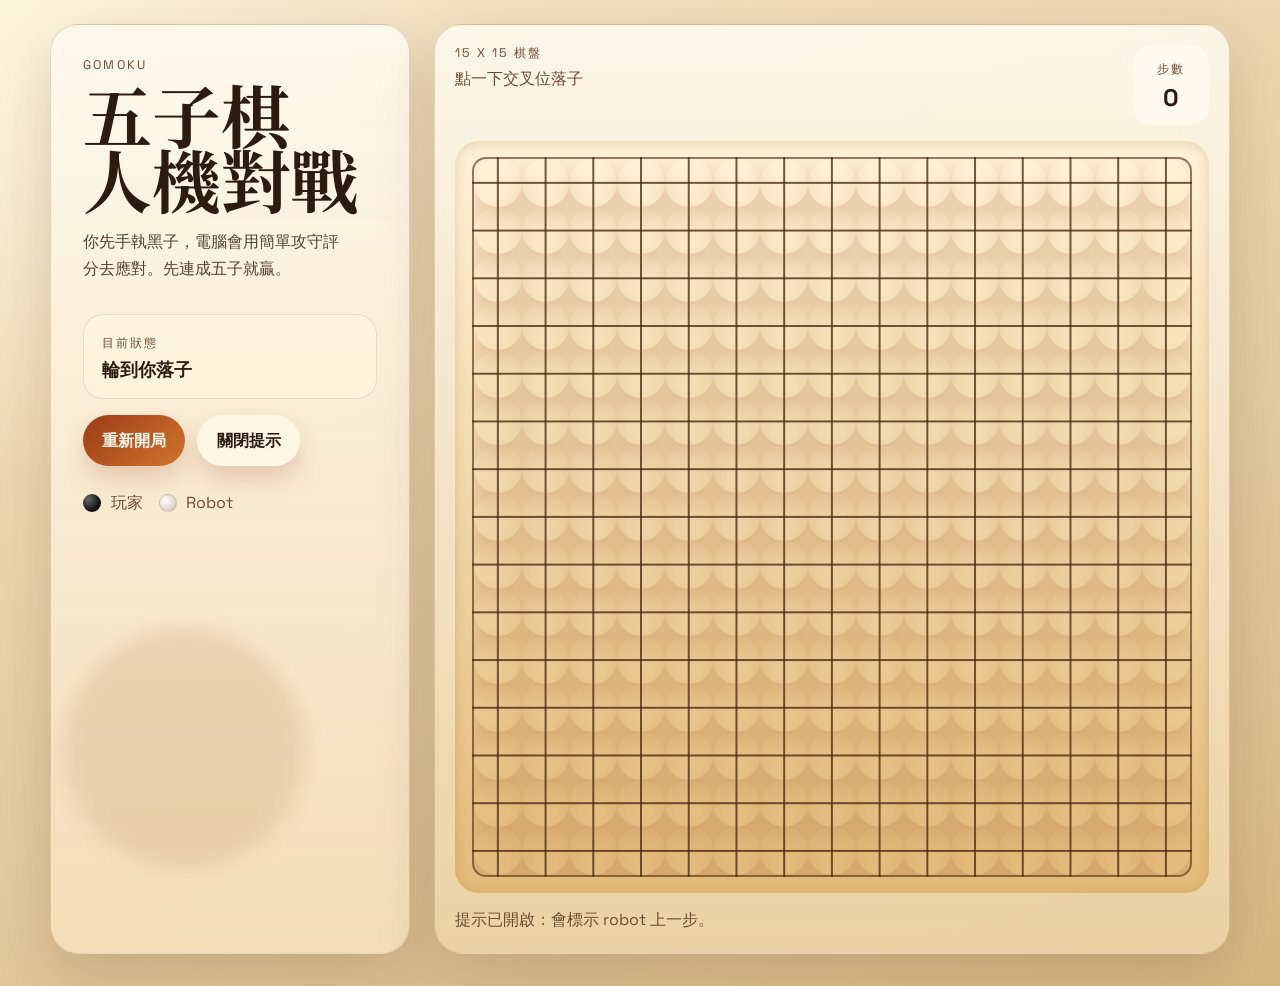
==== index.html @ 26783270 "Initial Gomoku web game" ====
<!DOCTYPE html>
<html lang="zh-Hant">
<head>
  <meta charset="UTF-8">
  <meta name="viewport" content="width=device-width, initial-scale=1.0">
  <title>五子棋對戰</title>
  <link rel="preconnect" href="https://fonts.googleapis.com">
  <link rel="preconnect" href="https://fonts.gstatic.com" crossorigin>
  <link href="https://fonts.googleapis.com/css2?family=Noto+Serif+TC:wght@500;700&family=Space+Grotesk:wght@400;500;700&display=swap" rel="stylesheet">
  <link rel="stylesheet" href="style.css">
</head>
<body>
  <main class="app-shell">
    <section class="hero-panel">
      <p class="eyebrow">GOMOKU</p>
      <h1>五子棋<br>人機對戰</h1>
      <p class="intro">
        你先手執黑子，電腦會用簡單攻守評分去應對。先連成五子就贏。
      </p>

      <div class="controls">
        <div class="status-card">
          <span class="label">目前狀態</span>
          <strong id="status">輪到你落子</strong>
        </div>

        <div class="button-row">
          <button id="restartBtn" type="button">重新開局</button>
          <button id="toggleBtn" type="button" class="secondary">關閉提示</button>
        </div>
      </div>

      <div class="legend">
        <div><span class="stone black"></span> 玩家</div>
        <div><span class="stone white"></span> Robot</div>
      </div>
    </section>

    <section class="board-panel">
      <div class="board-header">
        <div>
          <p class="board-title">15 x 15 棋盤</p>
          <p class="board-subtitle">點一下交叉位落子</p>
        </div>
        <div class="move-counter">
          <span>步數</span>
          <strong id="moveCount">0</strong>
        </div>
      </div>

      <div class="board-wrap">
        <div id="board" class="board" aria-label="五子棋棋盤" role="grid"></div>
      </div>

      <p class="hint" id="hint">提示已開啟：會標示 robot 上一步。</p>
    </section>
  </main>

  <script src="script.js"></script>
</body>
</html>
---- style.css ----
:root {
  --bg-top: #f6e7c8;
  --bg-bottom: #d7b884;
  --panel: rgba(98, 56, 24, 0.14);
  --panel-strong: rgba(255, 246, 225, 0.72);
  --text: #2d1b10;
  --muted: #6f4b34;
  --accent: #a9441d;
  --accent-soft: #db8f4a;
  --line: rgba(72, 42, 18, 0.78);
  --shadow: 0 20px 60px rgba(73, 36, 12, 0.18);
}

* {
  box-sizing: border-box;
}

body {
  margin: 0;
  min-height: 100vh;
  font-family: "Space Grotesk", sans-serif;
  color: var(--text);
  background:
    radial-gradient(circle at top left, rgba(255, 246, 224, 0.95), transparent 30%),
    linear-gradient(160deg, var(--bg-top), var(--bg-bottom));
}

body::before,
body::after {
  content: "";
  position: fixed;
  inset: auto;
  border-radius: 999px;
  pointer-events: none;
  filter: blur(10px);
}

body::before {
  width: 280px;
  height: 280px;
  top: 3rem;
  right: 6vw;
  background: rgba(255, 226, 169, 0.28);
}

body::after {
  width: 240px;
  height: 240px;
  bottom: 2rem;
  left: 5vw;
  background: rgba(151, 67, 20, 0.12);
}

.app-shell {
  width: min(1180px, calc(100vw - 2rem));
  margin: 0 auto;
  min-height: 100vh;
  display: grid;
  grid-template-columns: minmax(280px, 360px) minmax(0, 1fr);
  gap: 1.5rem;
  padding: 1.5rem 0 2rem;
}

.hero-panel,
.board-panel {
  position: relative;
  overflow: hidden;
  border: 1px solid rgba(107, 61, 26, 0.18);
  border-radius: 28px;
  box-shadow: var(--shadow);
  backdrop-filter: blur(10px);
}

.hero-panel {
  padding: 2rem;
  background:
    linear-gradient(180deg, rgba(255, 248, 236, 0.9), rgba(241, 218, 177, 0.78)),
    rgba(255, 248, 236, 0.7);
}

.board-panel {
  padding: 1.25rem;
  background:
    linear-gradient(180deg, rgba(255, 249, 238, 0.72), rgba(235, 207, 157, 0.82)),
    rgba(255, 255, 255, 0.45);
}

.eyebrow,
.board-title,
.label,
.move-counter span {
  margin: 0;
  letter-spacing: 0.18em;
  text-transform: uppercase;
  font-size: 0.78rem;
  color: var(--muted);
}

h1 {
  margin: 0.5rem 0 1rem;
  font-family: "Noto Serif TC", serif;
  font-size: clamp(2.4rem, 6vw, 4.3rem);
  line-height: 0.95;
}

.intro {
  margin: 0;
  max-width: 26ch;
  color: rgba(45, 27, 16, 0.82);
  font-size: 1rem;
  line-height: 1.7;
}

.controls {
  display: grid;
  gap: 1rem;
  margin-top: 2rem;
}

.status-card {
  padding: 1rem 1.1rem;
  border-radius: 20px;
  background: var(--panel-strong);
  border: 1px solid rgba(100, 57, 25, 0.14);
}

.status-card strong {
  display: block;
  margin-top: 0.4rem;
  font-size: 1.1rem;
}

.button-row {
  display: flex;
  gap: 0.75rem;
  flex-wrap: wrap;
}

button {
  border: 0;
  border-radius: 999px;
  padding: 0.9rem 1.2rem;
  font: inherit;
  font-weight: 700;
  color: #fff7ee;
  background: linear-gradient(135deg, #9b3c17, #d2752c);
  box-shadow: 0 12px 24px rgba(146, 67, 24, 0.22);
  cursor: pointer;
  transition: transform 180ms ease, box-shadow 180ms ease, opacity 180ms ease;
}

button:hover {
  transform: translateY(-1px);
  box-shadow: 0 16px 28px rgba(146, 67, 24, 0.28);
}

button.secondary {
  color: var(--text);
  background: rgba(255, 247, 230, 0.88);
}

.legend {
  display: flex;
  gap: 1rem;
  flex-wrap: wrap;
  margin-top: 1.6rem;
  color: var(--muted);
}

.legend div {
  display: inline-flex;
  align-items: center;
  gap: 0.6rem;
}

.stone {
  width: 18px;
  height: 18px;
  border-radius: 50%;
  display: inline-block;
}

.stone.black {
  background: radial-gradient(circle at 30% 30%, #646464, #111 65%);
}

.stone.white {
  background: radial-gradient(circle at 35% 35%, #fff, #dbd2c4 70%);
  border: 1px solid rgba(79, 56, 39, 0.18);
}

.board-header {
  display: flex;
  justify-content: space-between;
  align-items: flex-start;
  gap: 1rem;
  margin-bottom: 1rem;
}

.board-subtitle,
.hint {
  margin: 0.35rem 0 0;
  color: var(--muted);
}

.move-counter {
  min-width: 76px;
  padding: 0.75rem 0.9rem;
  text-align: center;
  border-radius: 18px;
  background: rgba(255, 250, 241, 0.75);
}

.move-counter strong {
  display: block;
  margin-top: 0.25rem;
  font-size: 1.5rem;
}

.board-wrap {
  display: grid;
  place-items: center;
  padding: 1rem;
  border-radius: 24px;
  background:
    linear-gradient(180deg, rgba(255, 241, 212, 0.95), rgba(225, 184, 116, 0.92));
  box-shadow: inset 0 2px 12px rgba(114, 66, 28, 0.18);
}

.board {
  width: min(82vw, 720px);
  aspect-ratio: 1;
  display: grid;
  grid-template-columns: repeat(15, 1fr);
  grid-template-rows: repeat(15, 1fr);
  background:
    linear-gradient(to right, transparent calc(50% - 1px), var(--line) calc(50% - 1px), var(--line) calc(50% + 1px), transparent calc(50% + 1px)),
    linear-gradient(to bottom, transparent calc(50% - 1px), var(--line) calc(50% - 1px), var(--line) calc(50% + 1px), transparent calc(50% + 1px));
  background-size: calc(100% / 15) calc(100% / 15);
  border: 2px solid rgba(71, 39, 15, 0.6);
  border-radius: 14px;
  overflow: hidden;
}

.cell {
  position: relative;
  width: 100%;
  height: 100%;
  border: 0;
  padding: 0;
  background: transparent;
  cursor: pointer;
}

.cell::after {
  content: "";
  position: absolute;
  inset: 18%;
  border-radius: 50%;
  opacity: 0;
  transform: scale(0.55);
  transition: opacity 160ms ease, transform 160ms ease;
}

.cell:hover::after {
  opacity: 0.2;
  transform: scale(0.9);
  background: rgba(120, 61, 21, 0.4);
}

.cell.black::after,
.cell.white::after,
.cell.last-move::before {
  opacity: 1;
  transform: scale(1);
}

.cell.black::after {
  background: radial-gradient(circle at 32% 28%, #686868, #181818 68%);
  box-shadow: 0 6px 10px rgba(0, 0, 0, 0.18);
}

.cell.white::after {
  background: radial-gradient(circle at 32% 28%, #fff, #d6ccc1 70%);
  box-shadow: 0 6px 10px rgba(81, 60, 44, 0.15);
}

.cell.last-move::before {
  content: "";
  position: absolute;
  inset: 8%;
  border: 2px solid rgba(169, 68, 29, 0.92);
  border-radius: 50%;
  animation: pulse 1.1s ease-out infinite;
}

.hint {
  min-height: 1.5rem;
  margin-top: 1rem;
}

@keyframes pulse {
  0% {
    transform: scale(0.86);
    opacity: 0.95;
  }

  100% {
    transform: scale(1.1);
    opacity: 0;
  }
}

@media (max-width: 900px) {
  .app-shell {
    grid-template-columns: 1fr;
  }

  .hero-panel {
    padding: 1.5rem;
  }

  .board {
    width: min(90vw, 680px);
  }
}

@media (max-width: 560px) {
  .app-shell {
    width: min(100vw - 1rem, 100%);
    padding-top: 0.5rem;
  }

  .hero-panel,
  .board-panel {
    border-radius: 24px;
  }

  .board-wrap {
    padding: 0.75rem;
  }

  .button-row {
    flex-direction: column;
  }

  button {
    width: 100%;
  }
}
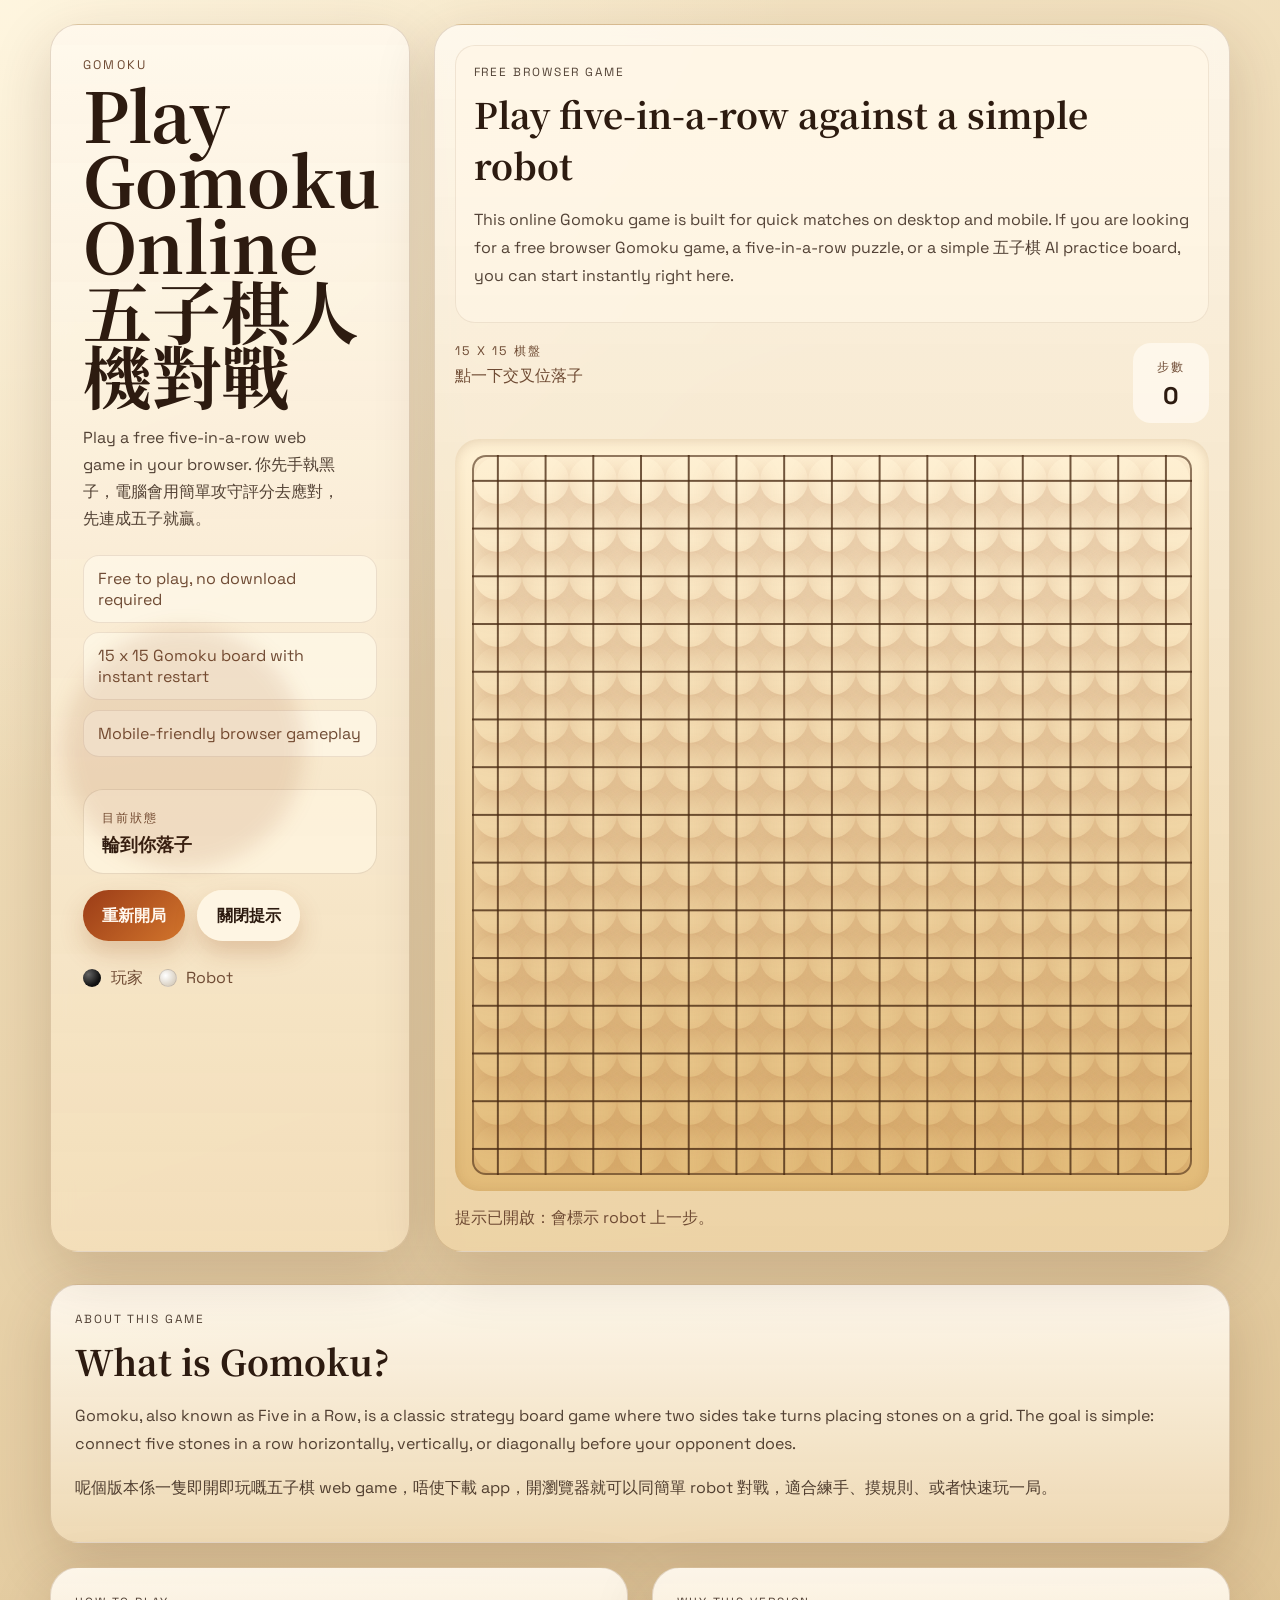
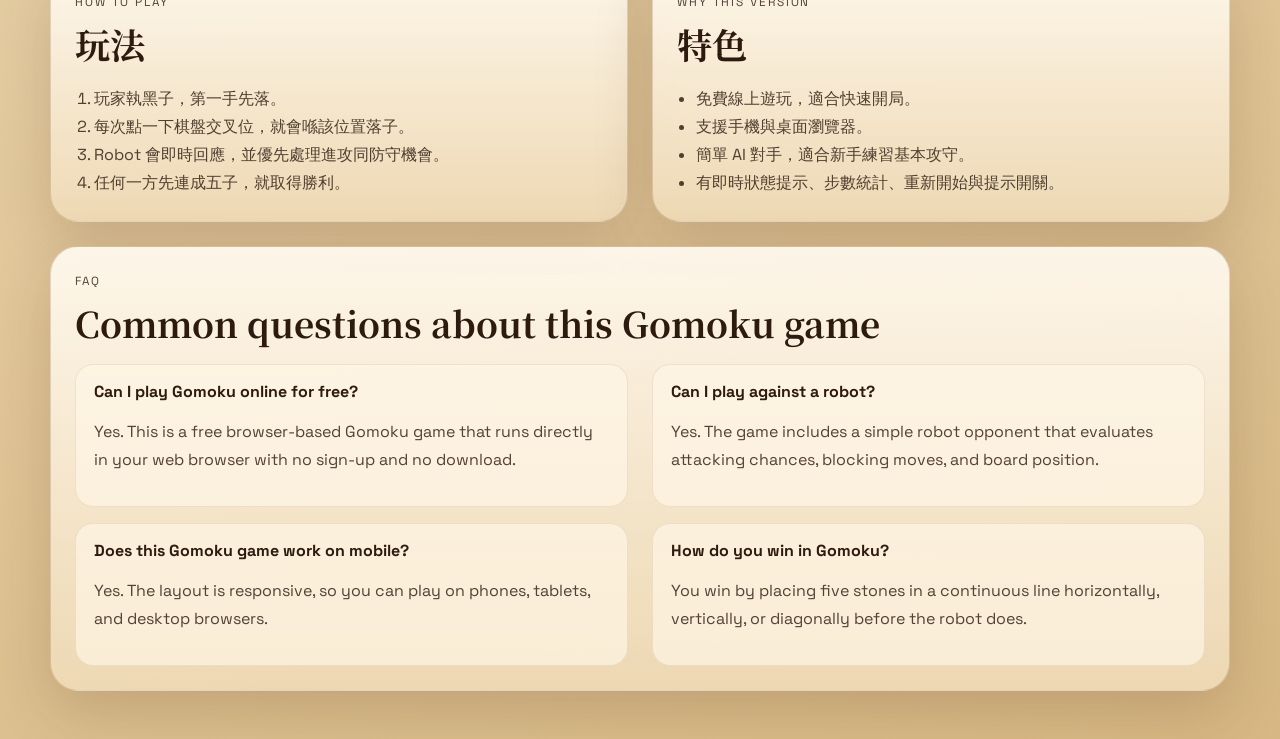
==== commit c9819ed7: "Add SEO and landing page content" ====
--- a/index.html
+++ b/index.html
@@ -3,20 +3,69 @@
 <head>
   <meta charset="UTF-8">
   <meta name="viewport" content="width=device-width, initial-scale=1.0">
-  <title>五子棋對戰</title>
+  <title>Play Gomoku Online Free | 五子棋人機對戰 Web Game</title>
+  <meta name="description" content="Play Gomoku online for free in your browser. Enjoy a mobile-friendly five-in-a-row web game with a simple robot opponent, instant restart, and no download required.">
+  <meta name="keywords" content="gomoku online, play gomoku, five in a row, 五子棋, 五子棋 線上, 五子棋 web game, browser game">
+  <meta name="robots" content="index, follow">
+  <meta name="author" content="Neal Yip">
+  <link rel="canonical" href="https://nealyip.github.io/gomoku/">
+  <meta property="og:type" content="website">
+  <meta property="og:title" content="Play Gomoku Online Free | 五子棋人機對戰 Web Game">
+  <meta property="og:description" content="Free browser-based Gomoku with a simple robot opponent. Play five-in-a-row on desktop or mobile with no download.">
+  <meta property="og:url" content="https://nealyip.github.io/gomoku/">
+  <meta property="og:site_name" content="Gomoku Web Game">
+  <meta property="og:image" content="https://nealyip.github.io/gomoku/social-preview.svg">
+  <meta property="og:image:type" content="image/svg+xml">
+  <meta property="og:image:alt" content="Gomoku web game preview with a wooden board and black and white stones">
+  <meta name="twitter:card" content="summary_large_image">
+  <meta name="twitter:title" content="Play Gomoku Online Free">
+  <meta name="twitter:description" content="A free browser-based Gomoku game with a simple AI robot opponent.">
+  <meta name="twitter:image" content="https://nealyip.github.io/gomoku/social-preview.svg">
+  <meta name="theme-color" content="#d7b884">
+  <link rel="icon" href="favicon.svg" type="image/svg+xml">
   <link rel="preconnect" href="https://fonts.googleapis.com">
   <link rel="preconnect" href="https://fonts.gstatic.com" crossorigin>
   <link href="https://fonts.googleapis.com/css2?family=Noto+Serif+TC:wght@500;700&family=Space+Grotesk:wght@400;500;700&display=swap" rel="stylesheet">
   <link rel="stylesheet" href="style.css">
+  <script type="application/ld+json">
+    {
+      "@context": "https://schema.org",
+      "@type": "VideoGame",
+      "name": "Gomoku Web Game",
+      "url": "https://nealyip.github.io/gomoku/",
+      "image": "https://nealyip.github.io/gomoku/social-preview.svg",
+      "description": "A free browser-based Gomoku game with a simple robot opponent. Play five-in-a-row online on desktop or mobile.",
+      "genre": ["Strategy game", "Board game", "Puzzle game"],
+      "gamePlatform": ["Web browser", "Mobile web"],
+      "inLanguage": ["en", "zh-Hant"],
+      "applicationCategory": "Game",
+      "operatingSystem": "Any",
+      "offers": {
+        "@type": "Offer",
+        "price": "0",
+        "priceCurrency": "USD"
+      },
+      "author": {
+        "@type": "Person",
+        "name": "Neal Yip"
+      }
+    }
+  </script>
 </head>
 <body>
   <main class="app-shell">
     <section class="hero-panel">
       <p class="eyebrow">GOMOKU</p>
-      <h1>五子棋<br>人機對戰</h1>
+      <h1>Play Gomoku Online<br>五子棋人機對戰</h1>
       <p class="intro">
-        你先手執黑子，電腦會用簡單攻守評分去應對。先連成五子就贏。
+        Play a free five-in-a-row web game in your browser. 你先手執黑子，電腦會用簡單攻守評分去應對，先連成五子就贏。
       </p>
+
+      <ul class="hero-points" aria-label="遊戲特色">
+        <li>Free to play, no download required</li>
+        <li>15 x 15 Gomoku board with instant restart</li>
+        <li>Mobile-friendly browser gameplay</li>
+      </ul>
 
       <div class="controls">
         <div class="status-card">
@@ -37,6 +86,14 @@
     </section>
 
     <section class="board-panel">
+      <div class="seo-copy">
+        <p class="seo-kicker">Free browser game</p>
+        <h2>Play five-in-a-row against a simple robot</h2>
+        <p>
+          This online Gomoku game is built for quick matches on desktop and mobile. If you are looking for a free browser Gomoku game, a five-in-a-row puzzle, or a simple 五子棋 AI practice board, you can start instantly right here.
+        </p>
+      </div>
+
       <div class="board-header">
         <div>
           <p class="board-title">15 x 15 棋盤</p>
@@ -56,6 +113,70 @@
     </section>
   </main>
 
+  <section class="content-shell" aria-label="Game information">
+    <section class="content-card">
+      <p class="content-label">About This Game</p>
+      <h2>What is Gomoku?</h2>
+      <p>
+        Gomoku, also known as Five in a Row, is a classic strategy board game where two sides take turns placing stones on a grid. The goal is simple: connect five stones in a row horizontally, vertically, or diagonally before your opponent does.
+      </p>
+      <p>
+        呢個版本係一隻即開即玩嘅五子棋 web game，唔使下載 app，開瀏覽器就可以同簡單 robot 對戰，適合練手、摸規則、或者快速玩一局。
+      </p>
+    </section>
+
+    <section class="content-grid" aria-label="Gameplay details">
+      <article class="content-card">
+        <p class="content-label">How To Play</p>
+        <h2>玩法</h2>
+        <ol class="content-list">
+          <li>玩家執黑子，第一手先落。</li>
+          <li>每次點一下棋盤交叉位，就會喺該位置落子。</li>
+          <li>Robot 會即時回應，並優先處理進攻同防守機會。</li>
+          <li>任何一方先連成五子，就取得勝利。</li>
+        </ol>
+      </article>
+
+      <article class="content-card">
+        <p class="content-label">Why This Version</p>
+        <h2>特色</h2>
+        <ul class="content-list">
+          <li>免費線上遊玩，適合快速開局。</li>
+          <li>支援手機與桌面瀏覽器。</li>
+          <li>簡單 AI 對手，適合新手練習基本攻守。</li>
+          <li>有即時狀態提示、步數統計、重新開始與提示開關。</li>
+        </ul>
+      </article>
+    </section>
+
+    <section class="content-card faq-card" aria-label="Frequently asked questions">
+      <p class="content-label">FAQ</p>
+      <h2>Common questions about this Gomoku game</h2>
+
+      <div class="faq-list">
+        <article>
+          <h3>Can I play Gomoku online for free?</h3>
+          <p>Yes. This is a free browser-based Gomoku game that runs directly in your web browser with no sign-up and no download.</p>
+        </article>
+
+        <article>
+          <h3>Can I play against a robot?</h3>
+          <p>Yes. The game includes a simple robot opponent that evaluates attacking chances, blocking moves, and board position.</p>
+        </article>
+
+        <article>
+          <h3>Does this Gomoku game work on mobile?</h3>
+          <p>Yes. The layout is responsive, so you can play on phones, tablets, and desktop browsers.</p>
+        </article>
+
+        <article>
+          <h3>How do you win in Gomoku?</h3>
+          <p>You win by placing five stones in a continuous line horizontally, vertically, or diagonally before the robot does.</p>
+        </article>
+      </div>
+    </section>
+  </section>
+
   <script src="script.js"></script>
 </body>
 </html>
--- a/style.css
+++ b/style.css
@@ -65,6 +65,7 @@
 .board-panel {
   position: relative;
   overflow: hidden;
+  min-width: 0;
   border: 1px solid rgba(107, 61, 26, 0.18);
   border-radius: 28px;
   box-shadow: var(--shadow);
@@ -109,6 +110,22 @@
   color: rgba(45, 27, 16, 0.82);
   font-size: 1rem;
   line-height: 1.7;
+}
+
+.hero-points {
+  margin: 1.4rem 0 0;
+  padding: 0;
+  list-style: none;
+  display: grid;
+  gap: 0.6rem;
+  color: var(--muted);
+}
+
+.hero-points li {
+  padding: 0.75rem 0.9rem;
+  border-radius: 16px;
+  background: rgba(255, 248, 233, 0.72);
+  border: 1px solid rgba(107, 61, 26, 0.12);
 }
 
 .controls {
@@ -197,6 +214,38 @@
   margin-bottom: 1rem;
 }
 
+.seo-copy {
+  margin-bottom: 1.2rem;
+  padding: 1rem 1.1rem;
+  border-radius: 20px;
+  background: rgba(255, 247, 230, 0.68);
+  border: 1px solid rgba(107, 61, 26, 0.1);
+}
+
+.seo-kicker,
+.content-label {
+  margin: 0 0 0.35rem;
+  letter-spacing: 0.16em;
+  text-transform: uppercase;
+  font-size: 0.74rem;
+  color: var(--muted);
+}
+
+.seo-copy h2,
+.content-card h2 {
+  margin: 0;
+  font-family: "Noto Serif TC", serif;
+  font-size: clamp(1.45rem, 3.5vw, 2.2rem);
+}
+
+.seo-copy p,
+.content-card p,
+.faq-list p,
+.content-list {
+  color: rgba(45, 27, 16, 0.82);
+  line-height: 1.75;
+}
+
 .board-subtitle,
 .hint {
   margin: 0.35rem 0 0;
@@ -228,7 +277,8 @@
 }
 
 .board {
-  width: min(82vw, 720px);
+  width: min(100%, 720px);
+  max-width: 100%;
   aspect-ratio: 1;
   display: grid;
   grid-template-columns: repeat(15, 1fr);
@@ -299,6 +349,53 @@
   margin-top: 1rem;
 }
 
+.content-shell {
+  width: min(1180px, calc(100vw - 2rem));
+  margin: 0 auto 3rem;
+  display: grid;
+  gap: 1.5rem;
+}
+
+.content-grid {
+  display: grid;
+  grid-template-columns: repeat(2, minmax(0, 1fr));
+  gap: 1.5rem;
+}
+
+.content-card {
+  padding: 1.5rem;
+  border-radius: 28px;
+  border: 1px solid rgba(107, 61, 26, 0.18);
+  background:
+    linear-gradient(180deg, rgba(255, 249, 238, 0.85), rgba(237, 214, 174, 0.82)),
+    rgba(255, 255, 255, 0.5);
+  box-shadow: var(--shadow);
+}
+
+.content-list {
+  margin: 1rem 0 0;
+  padding-left: 1.2rem;
+}
+
+.faq-list {
+  display: grid;
+  grid-template-columns: repeat(2, minmax(0, 1fr));
+  gap: 1rem 1.5rem;
+  margin-top: 1rem;
+}
+
+.faq-list article {
+  padding: 1rem 1.1rem;
+  border-radius: 18px;
+  background: rgba(255, 247, 230, 0.68);
+  border: 1px solid rgba(107, 61, 26, 0.1);
+}
+
+.faq-list h3 {
+  margin: 0 0 0.45rem;
+  font-size: 1rem;
+}
+
 @keyframes pulse {
   0% {
     transform: scale(0.86);
@@ -314,6 +411,7 @@
 @media (max-width: 900px) {
   .app-shell {
     grid-template-columns: 1fr;
+    min-height: auto;
   }
 
   .hero-panel {
@@ -321,7 +419,12 @@
   }
 
   .board {
-    width: min(90vw, 680px);
+    width: min(100%, 680px);
+  }
+
+  .content-grid,
+  .faq-list {
+    grid-template-columns: 1fr;
   }
 }
 
@@ -347,4 +450,14 @@
   button {
     width: 100%;
   }
-}
+
+  .content-shell {
+    width: min(100vw - 1rem, 100%);
+    margin-bottom: 2rem;
+  }
+
+  .content-card {
+    padding: 1.2rem;
+    border-radius: 24px;
+  }
+}
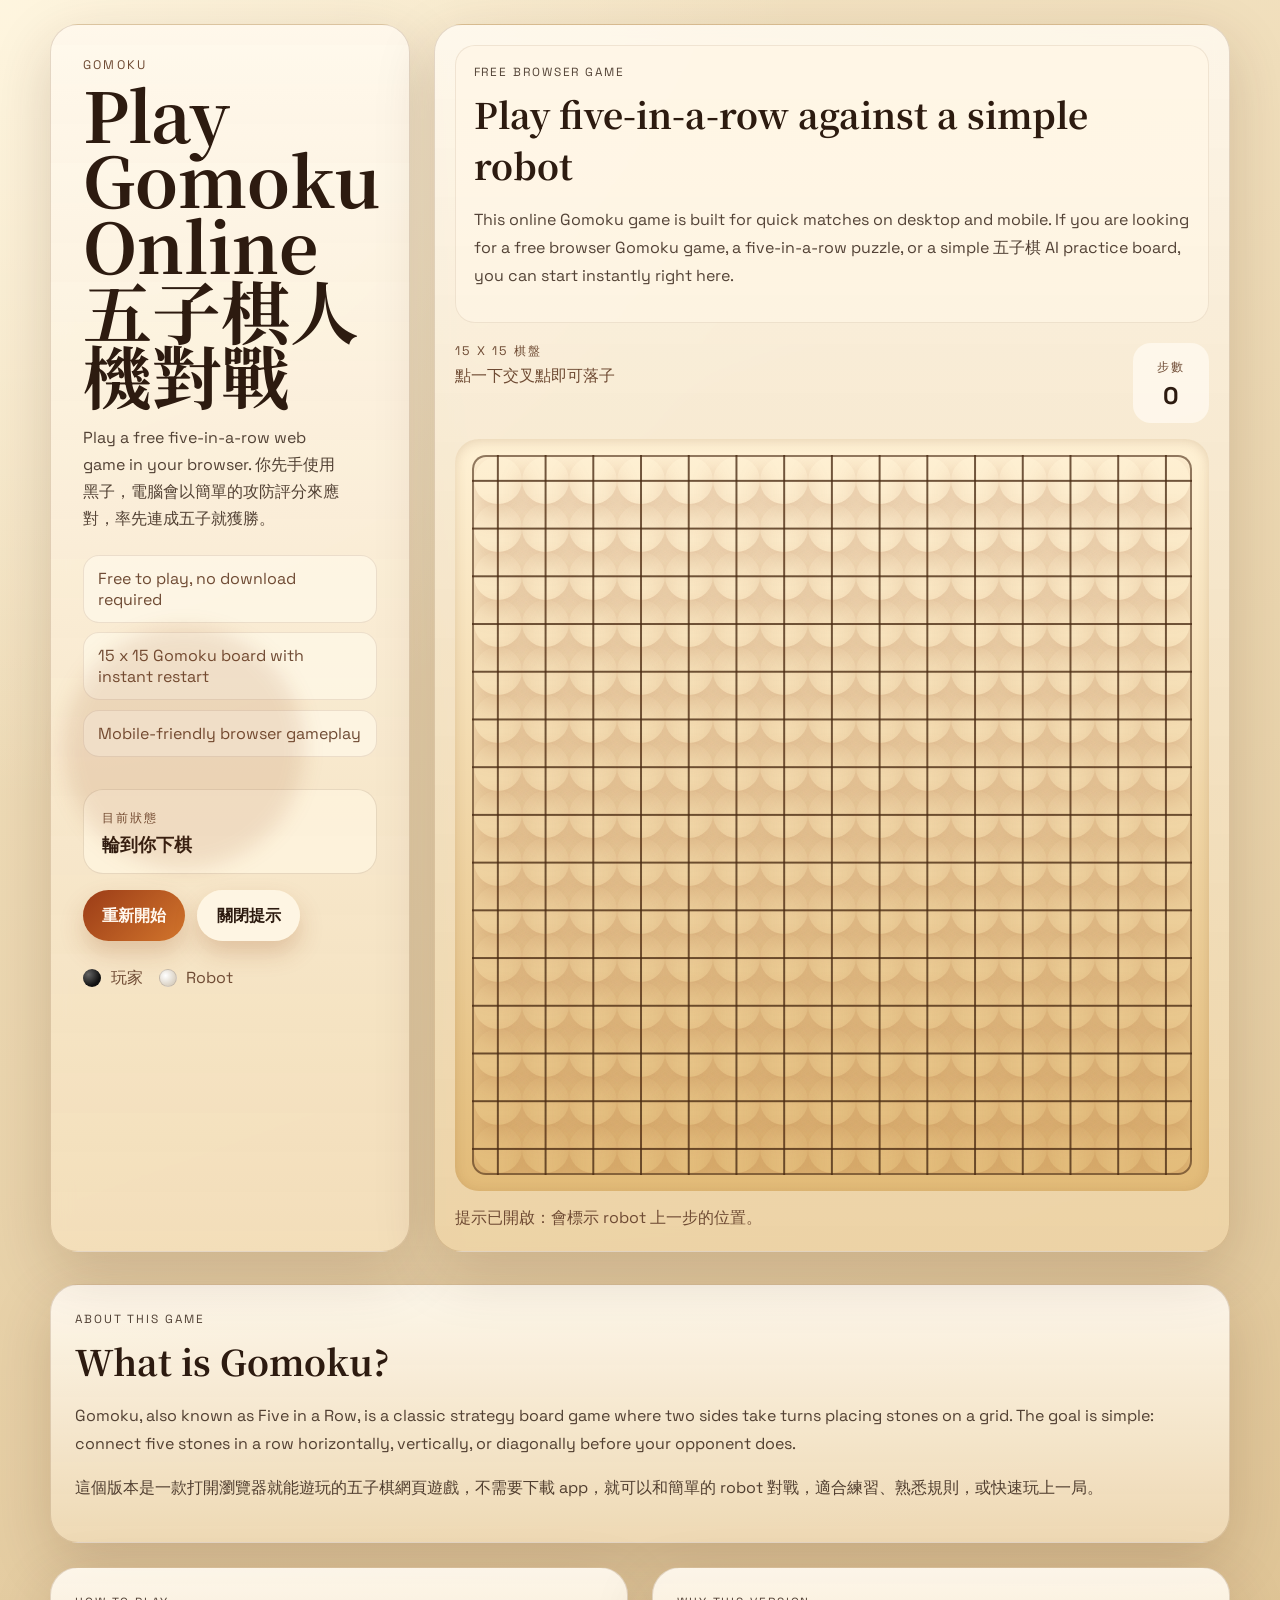
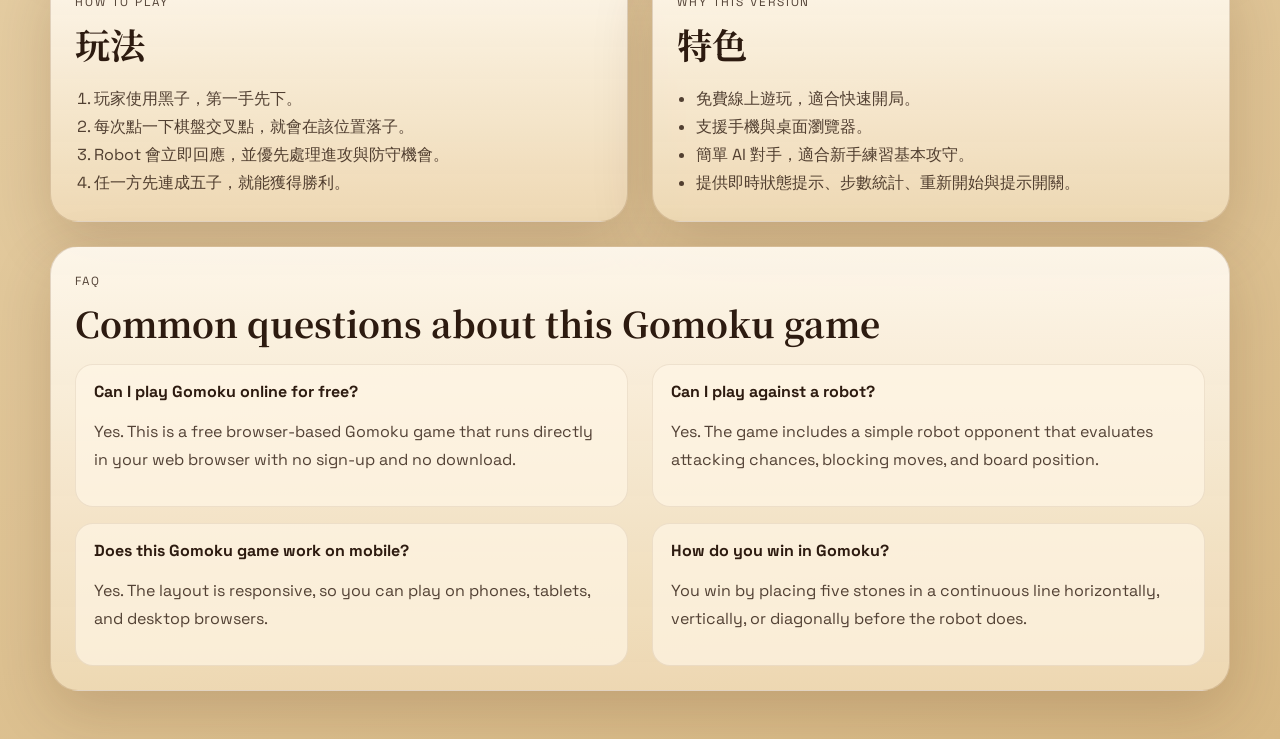
==== commit 3ef984c7: "Localize Traditional Chinese UI copy for Taiwan" ====
--- a/index.html
+++ b/index.html
@@ -26,7 +26,7 @@
   <link rel="preconnect" href="https://fonts.googleapis.com">
   <link rel="preconnect" href="https://fonts.gstatic.com" crossorigin>
   <link href="https://fonts.googleapis.com/css2?family=Noto+Serif+TC:wght@500;700&family=Space+Grotesk:wght@400;500;700&display=swap" rel="stylesheet">
-  <link rel="stylesheet" href="style.css">
+  <link rel="stylesheet" href="style.css?v=20260417-3">
   <script type="application/ld+json">
     {
       "@context": "https://schema.org",
@@ -58,7 +58,7 @@
       <p class="eyebrow">GOMOKU</p>
       <h1>Play Gomoku Online<br>五子棋人機對戰</h1>
       <p class="intro">
-        Play a free five-in-a-row web game in your browser. 你先手執黑子，電腦會用簡單攻守評分去應對，先連成五子就贏。
+        Play a free five-in-a-row web game in your browser. 你先手使用黑子，電腦會以簡單的攻防評分來應對，率先連成五子就獲勝。
       </p>
 
       <ul class="hero-points" aria-label="遊戲特色">
@@ -70,11 +70,11 @@
       <div class="controls">
         <div class="status-card">
           <span class="label">目前狀態</span>
-          <strong id="status">輪到你落子</strong>
+          <strong id="status">輪到你下棋</strong>
         </div>
 
         <div class="button-row">
-          <button id="restartBtn" type="button">重新開局</button>
+          <button id="restartBtn" type="button">重新開始</button>
           <button id="toggleBtn" type="button" class="secondary">關閉提示</button>
         </div>
       </div>
@@ -97,7 +97,7 @@
       <div class="board-header">
         <div>
           <p class="board-title">15 x 15 棋盤</p>
-          <p class="board-subtitle">點一下交叉位落子</p>
+          <p class="board-subtitle">點一下交叉點即可落子</p>
         </div>
         <div class="move-counter">
           <span>步數</span>
@@ -107,9 +107,12 @@
 
       <div class="board-wrap">
         <div id="board" class="board" aria-label="五子棋棋盤" role="grid"></div>
+        <svg id="winLine" class="win-line" viewBox="0 0 100 100" preserveAspectRatio="none" aria-hidden="true">
+          <line id="winLinePath" x1="0" y1="0" x2="0" y2="0"></line>
+        </svg>
       </div>
 
-      <p class="hint" id="hint">提示已開啟：會標示 robot 上一步。</p>
+      <p class="hint" id="hint">提示已開啟：會標示 robot 上一步的位置。</p>
     </section>
   </main>
 
@@ -121,7 +124,7 @@
         Gomoku, also known as Five in a Row, is a classic strategy board game where two sides take turns placing stones on a grid. The goal is simple: connect five stones in a row horizontally, vertically, or diagonally before your opponent does.
       </p>
       <p>
-        呢個版本係一隻即開即玩嘅五子棋 web game，唔使下載 app，開瀏覽器就可以同簡單 robot 對戰，適合練手、摸規則、或者快速玩一局。
+        這個版本是一款打開瀏覽器就能遊玩的五子棋網頁遊戲，不需要下載 app，就可以和簡單的 robot 對戰，適合練習、熟悉規則，或快速玩上一局。
       </p>
     </section>
 
@@ -130,10 +133,10 @@
         <p class="content-label">How To Play</p>
         <h2>玩法</h2>
         <ol class="content-list">
-          <li>玩家執黑子，第一手先落。</li>
-          <li>每次點一下棋盤交叉位，就會喺該位置落子。</li>
-          <li>Robot 會即時回應，並優先處理進攻同防守機會。</li>
-          <li>任何一方先連成五子，就取得勝利。</li>
+          <li>玩家使用黑子，第一手先下。</li>
+          <li>每次點一下棋盤交叉點，就會在該位置落子。</li>
+          <li>Robot 會立即回應，並優先處理進攻與防守機會。</li>
+          <li>任一方先連成五子，就能獲得勝利。</li>
         </ol>
       </article>
 
@@ -144,7 +147,7 @@
           <li>免費線上遊玩，適合快速開局。</li>
           <li>支援手機與桌面瀏覽器。</li>
           <li>簡單 AI 對手，適合新手練習基本攻守。</li>
-          <li>有即時狀態提示、步數統計、重新開始與提示開關。</li>
+          <li>提供即時狀態提示、步數統計、重新開始與提示開關。</li>
         </ul>
       </article>
     </section>
@@ -177,6 +180,19 @@
     </section>
   </section>
 
-  <script src="script.js"></script>
+  <div id="resultModal" class="result-modal" aria-hidden="true">
+    <div id="resultBackdrop" class="result-backdrop"></div>
+    <section class="result-card" role="dialog" aria-modal="true" aria-labelledby="resultTitle" aria-describedby="resultText">
+      <p class="result-kicker">Game Result</p>
+      <h2 id="resultTitle">對局結束</h2>
+      <p id="resultText">這一局已經分出勝負。</p>
+      <div class="result-actions">
+        <button id="playAgainBtn" type="button">再玩一局</button>
+        <button id="closeModalBtn" type="button" class="secondary">查看棋盤</button>
+      </div>
+    </section>
+  </div>
+
+  <script src="script.js?v=20260417-3"></script>
 </body>
 </html>
--- a/style.css
+++ b/style.css
@@ -25,6 +25,10 @@
     linear-gradient(160deg, var(--bg-top), var(--bg-bottom));
 }
 
+body.modal-open {
+  overflow: hidden;
+}
+
 body::before,
 body::after {
   content: "";
@@ -267,6 +271,7 @@
 }
 
 .board-wrap {
+  position: relative;
   display: grid;
   place-items: center;
   padding: 1rem;
@@ -290,6 +295,28 @@
   border: 2px solid rgba(71, 39, 15, 0.6);
   border-radius: 14px;
   overflow: hidden;
+}
+
+.win-line {
+  position: absolute;
+  inset: 1rem;
+  width: calc(100% - 2rem);
+  height: calc(100% - 2rem);
+  pointer-events: none;
+  overflow: visible;
+}
+
+.win-line line {
+  stroke: rgba(187, 40, 28, 0.92);
+  stroke-width: 1.2;
+  stroke-linecap: round;
+  filter: drop-shadow(0 2px 6px rgba(118, 18, 18, 0.26));
+  opacity: 0;
+  transition: opacity 180ms ease;
+}
+
+.win-line.active line {
+  opacity: 1;
 }
 
 .cell {
@@ -396,6 +423,69 @@
   font-size: 1rem;
 }
 
+.result-modal {
+  position: fixed;
+  inset: 0;
+  z-index: 40;
+  display: grid;
+  place-items: center;
+  padding: 1rem;
+  opacity: 0;
+  visibility: hidden;
+  transition: opacity 180ms ease, visibility 180ms ease;
+}
+
+.result-modal.open {
+  opacity: 1;
+  visibility: visible;
+}
+
+.result-backdrop {
+  position: absolute;
+  inset: 0;
+  background: rgba(33, 20, 12, 0.42);
+  backdrop-filter: blur(10px);
+}
+
+.result-card {
+  position: relative;
+  z-index: 1;
+  width: min(100%, 420px);
+  padding: 1.5rem;
+  border-radius: 28px;
+  border: 1px solid rgba(107, 61, 26, 0.16);
+  background:
+    linear-gradient(180deg, rgba(255, 248, 236, 0.97), rgba(236, 206, 158, 0.95)),
+    rgba(255, 255, 255, 0.88);
+  box-shadow: 0 24px 70px rgba(46, 24, 12, 0.25);
+}
+
+.result-kicker {
+  margin: 0 0 0.35rem;
+  letter-spacing: 0.16em;
+  text-transform: uppercase;
+  font-size: 0.74rem;
+  color: var(--muted);
+}
+
+.result-card h2 {
+  margin: 0;
+  font-family: "Noto Serif TC", serif;
+  font-size: clamp(1.8rem, 5vw, 2.5rem);
+}
+
+.result-card p {
+  color: rgba(45, 27, 16, 0.82);
+  line-height: 1.7;
+}
+
+.result-actions {
+  display: flex;
+  gap: 0.75rem;
+  flex-wrap: wrap;
+  margin-top: 1.2rem;
+}
+
 @keyframes pulse {
   0% {
     transform: scale(0.86);
@@ -443,6 +533,12 @@
     padding: 0.75rem;
   }
 
+  .win-line {
+    inset: 0.75rem;
+    width: calc(100% - 1.5rem);
+    height: calc(100% - 1.5rem);
+  }
+
   .button-row {
     flex-direction: column;
   }
@@ -460,4 +556,13 @@
     padding: 1.2rem;
     border-radius: 24px;
   }
-}
+
+  .result-card {
+    padding: 1.25rem;
+    border-radius: 24px;
+  }
+
+  .result-actions {
+    flex-direction: column;
+  }
+}
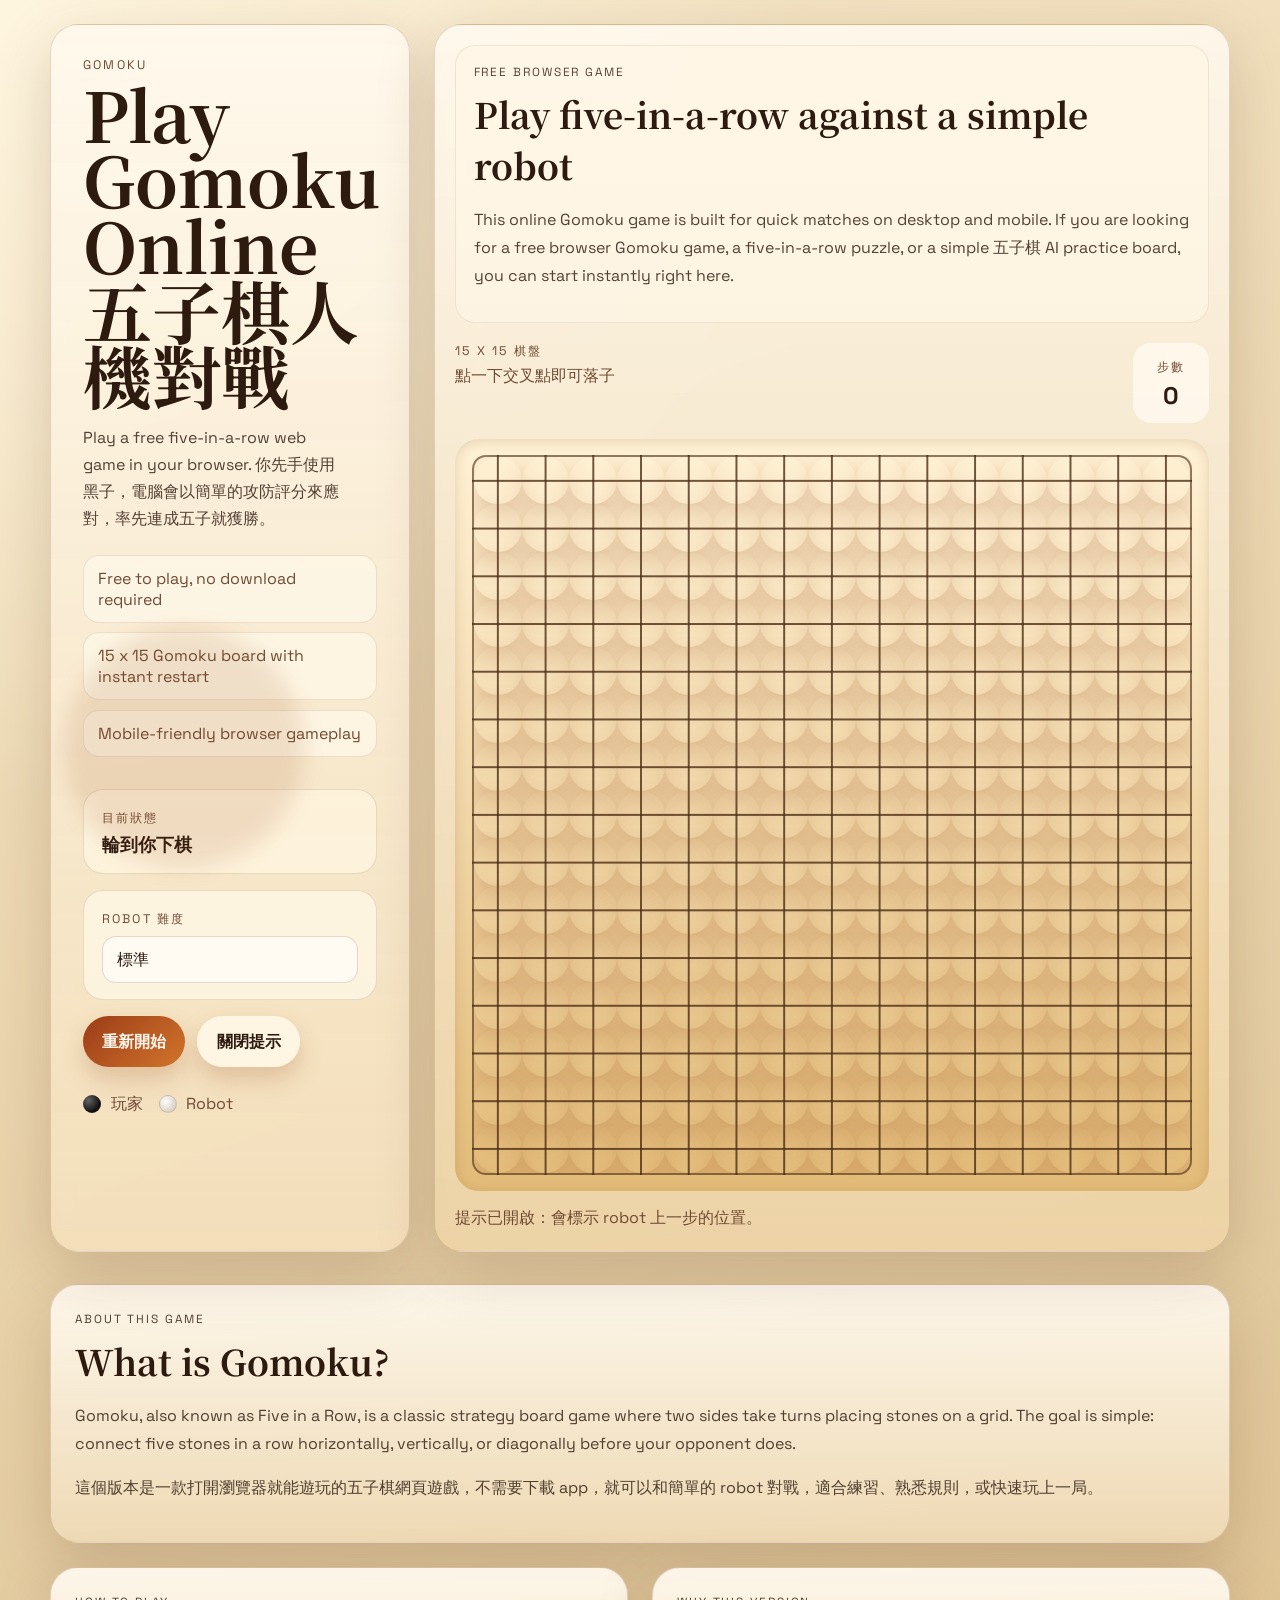
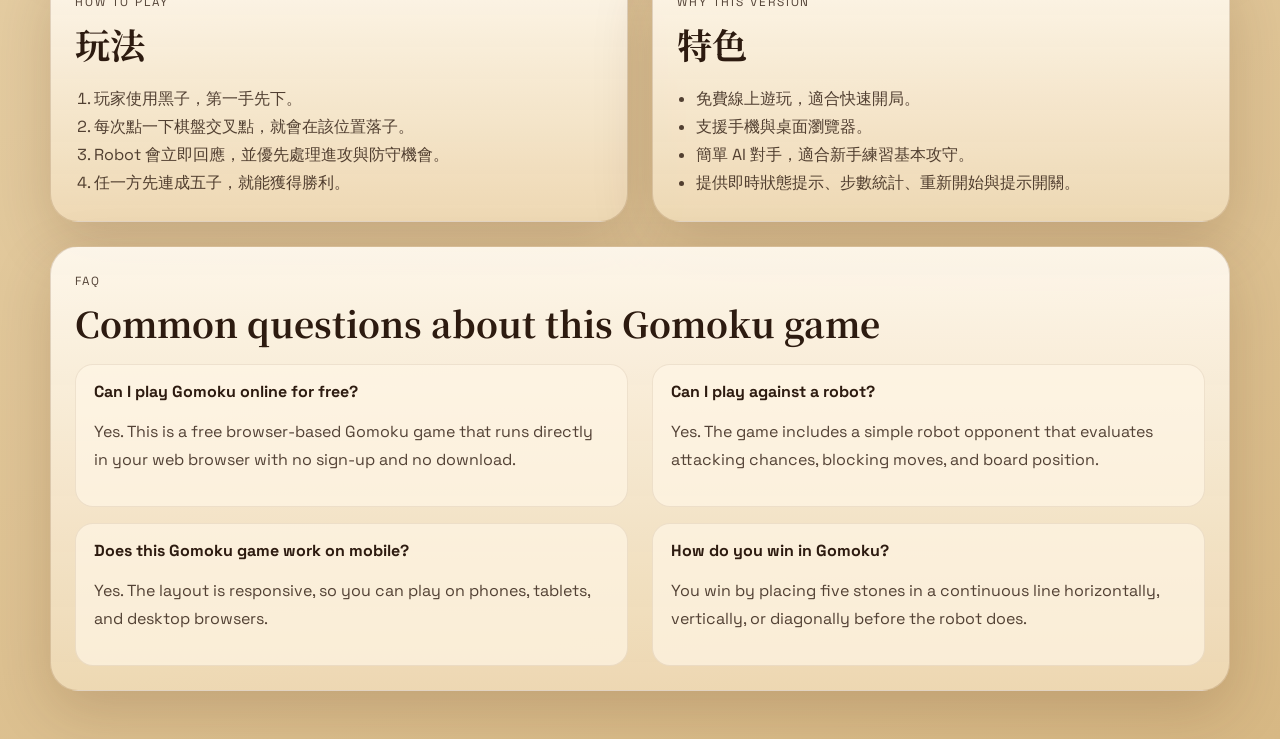
==== commit 951fce79: "Add expert AI and mobile sticky controls" ====
--- a/index.html
+++ b/index.html
@@ -26,7 +26,7 @@
   <link rel="preconnect" href="https://fonts.googleapis.com">
   <link rel="preconnect" href="https://fonts.gstatic.com" crossorigin>
   <link href="https://fonts.googleapis.com/css2?family=Noto+Serif+TC:wght@500;700&family=Space+Grotesk:wght@400;500;700&display=swap" rel="stylesheet">
-  <link rel="stylesheet" href="style.css?v=20260417-3">
+  <link rel="stylesheet" href="style.css?v=20260417-7">
   <script type="application/ld+json">
     {
       "@context": "https://schema.org",
@@ -53,6 +53,19 @@
   </script>
 </head>
 <body>
+  <div class="mobile-sticky-bar" aria-label="行動版快捷操作">
+    <div class="mobile-sticky-inner">
+      <label class="mobile-sticky-field" for="mobileDifficultySelect">
+        <span class="label">難度</span>
+        <select id="mobileDifficultySelect" aria-label="選擇行動版 Robot 難度">
+          <option value="normal" selected>標準</option>
+          <option value="expert">高手</option>
+        </select>
+      </label>
+      <button id="mobileRestartBtn" type="button">重新開始</button>
+    </div>
+  </div>
+
   <main class="app-shell">
     <section class="hero-panel">
       <p class="eyebrow">GOMOKU</p>
@@ -71,6 +84,14 @@
         <div class="status-card">
           <span class="label">目前狀態</span>
           <strong id="status">輪到你下棋</strong>
+        </div>
+
+        <div class="difficulty-card">
+          <label class="label" for="difficultySelect">Robot 難度</label>
+          <select id="difficultySelect" aria-label="選擇 Robot 難度">
+            <option value="normal" selected>標準</option>
+            <option value="expert">高手</option>
+          </select>
         </div>
 
         <div class="button-row">
@@ -193,6 +214,6 @@
     </section>
   </div>
 
-  <script src="script.js?v=20260417-3"></script>
+  <script src="script.js?v=20260417-7"></script>
 </body>
 </html>
--- a/style.css
+++ b/style.css
@@ -29,6 +29,10 @@
   overflow: hidden;
 }
 
+.mobile-sticky-bar {
+  display: none;
+}
+
 body::before,
 body::after {
   content: "";
@@ -145,10 +149,46 @@
   border: 1px solid rgba(100, 57, 25, 0.14);
 }
 
+.difficulty-card {
+  padding: 1rem 1.1rem;
+  border-radius: 20px;
+  background: rgba(255, 248, 233, 0.72);
+  border: 1px solid rgba(100, 57, 25, 0.14);
+}
+
 .status-card strong {
   display: block;
   margin-top: 0.4rem;
   font-size: 1.1rem;
+}
+
+.difficulty-card select {
+  width: 100%;
+  margin-top: 0.5rem;
+  border: 1px solid rgba(107, 61, 26, 0.18);
+  border-radius: 14px;
+  padding: 0.75rem 0.9rem;
+  font: inherit;
+  color: var(--text);
+  background: rgba(255, 252, 245, 0.92);
+  appearance: none;
+}
+
+.mobile-sticky-field {
+  display: grid;
+  gap: 0.35rem;
+  min-width: 0;
+}
+
+.mobile-sticky-field select {
+  width: 100%;
+  border: 1px solid rgba(107, 61, 26, 0.16);
+  border-radius: 14px;
+  padding: 0.72rem 0.85rem;
+  font: inherit;
+  color: var(--text);
+  background: rgba(255, 251, 243, 0.96);
+  appearance: none;
 }
 
 .button-row {
@@ -519,6 +559,60 @@
 }
 
 @media (max-width: 560px) {
+  .mobile-sticky-bar {
+    position: sticky;
+    top: 0;
+    z-index: 30;
+    display: block;
+    padding: 0.2rem 0.45rem 0;
+  }
+
+  .mobile-sticky-inner {
+    display: grid;
+    grid-template-columns: minmax(0, 1fr) auto;
+    align-items: center;
+    gap: 0.5rem;
+    width: min(100vw - 1rem, 100%);
+    margin: 0 auto;
+    padding: 0.35rem 0.45rem;
+    border-radius: 16px;
+    background: rgba(255, 248, 236, 0.78);
+    border: 1px solid rgba(107, 61, 26, 0.12);
+    box-shadow: 0 6px 16px rgba(58, 29, 14, 0.1);
+    backdrop-filter: blur(10px);
+  }
+
+  .mobile-sticky-inner button {
+    width: auto;
+    white-space: nowrap;
+    min-height: 36px;
+    padding: 0.55rem 0.85rem;
+    padding-inline: 0.85rem;
+    border-radius: 999px;
+    box-shadow: 0 6px 14px rgba(146, 67, 24, 0.16);
+  }
+
+  .mobile-sticky-field {
+    display: grid;
+    grid-template-columns: auto minmax(0, 1fr);
+    align-items: center;
+    gap: 0.45rem;
+  }
+
+  .mobile-sticky-field .label {
+    margin: 0;
+    font-size: 0.7rem;
+    letter-spacing: 0.1em;
+    white-space: nowrap;
+  }
+
+  .mobile-sticky-field select {
+    margin: 0;
+    min-height: 36px;
+    border-radius: 10px;
+    padding: 0.5rem 0.75rem;
+  }
+
   .app-shell {
     width: min(100vw - 1rem, 100%);
     padding-top: 0.5rem;
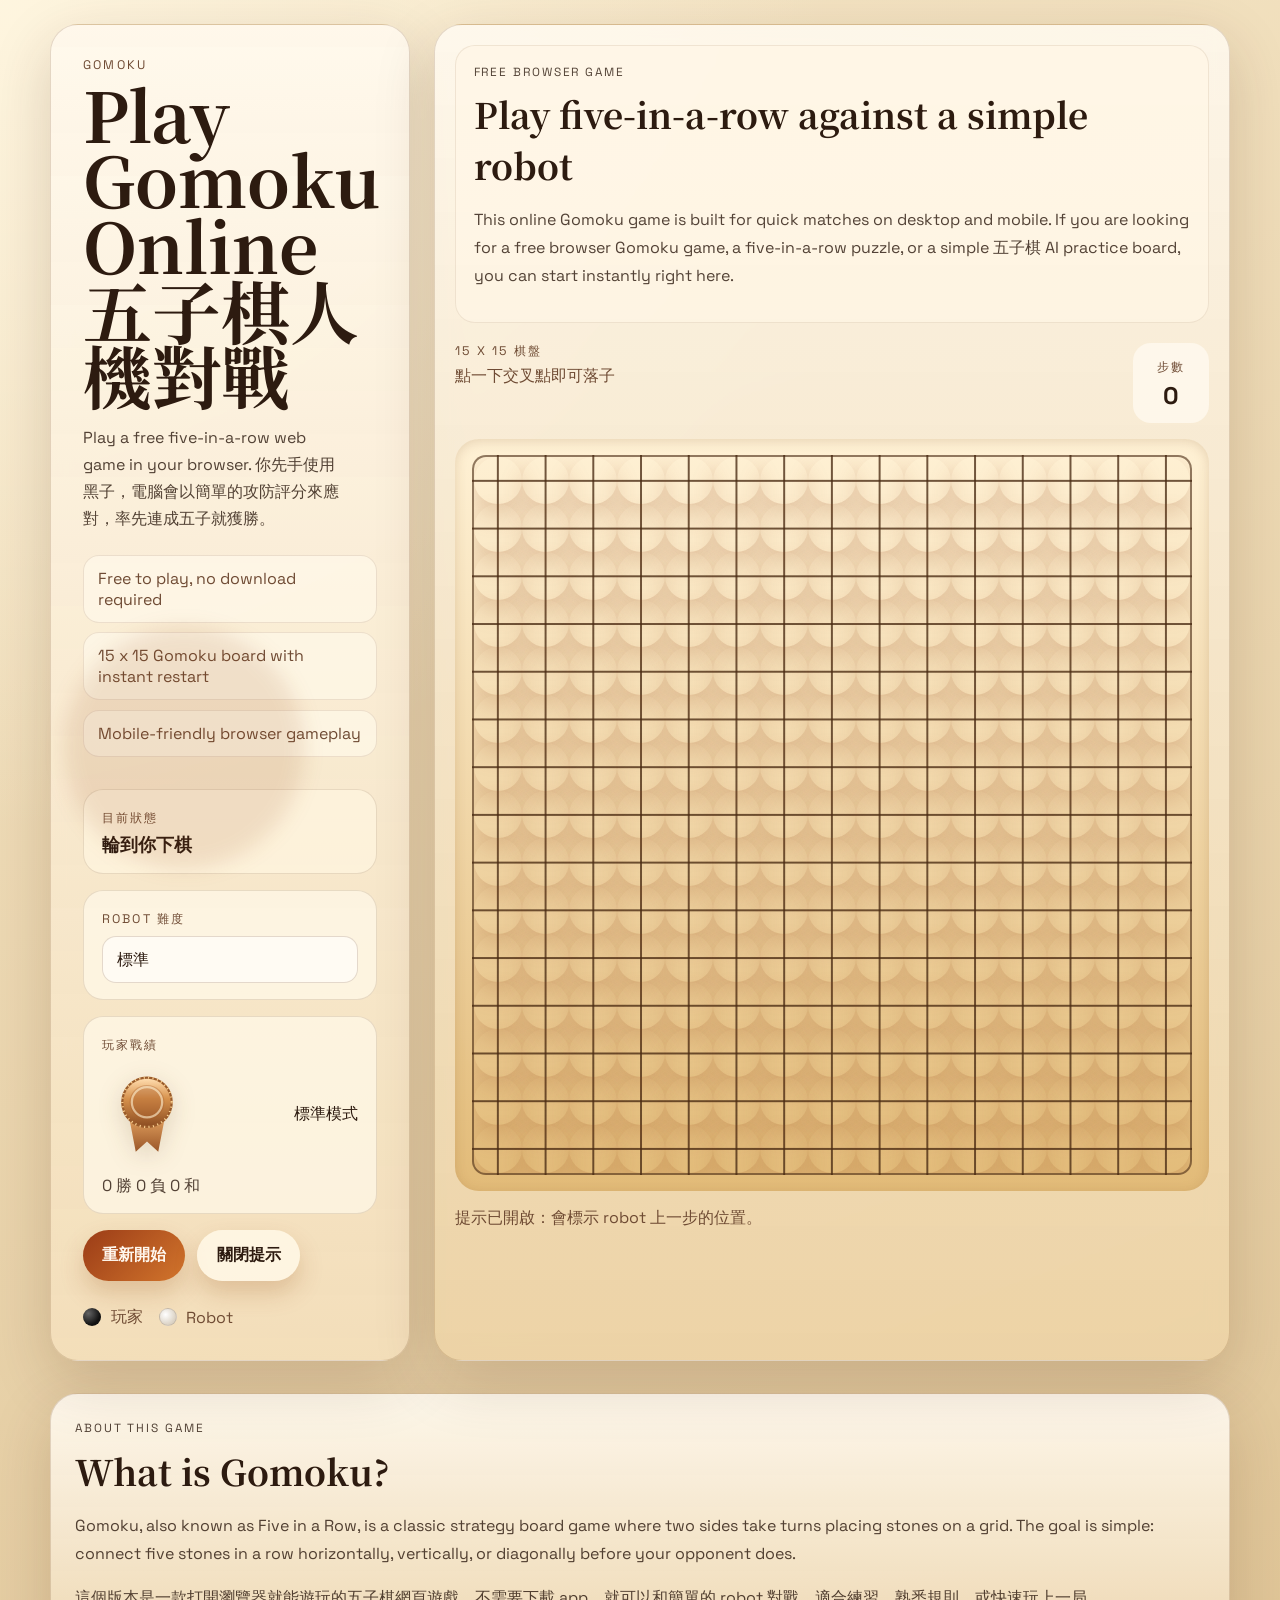
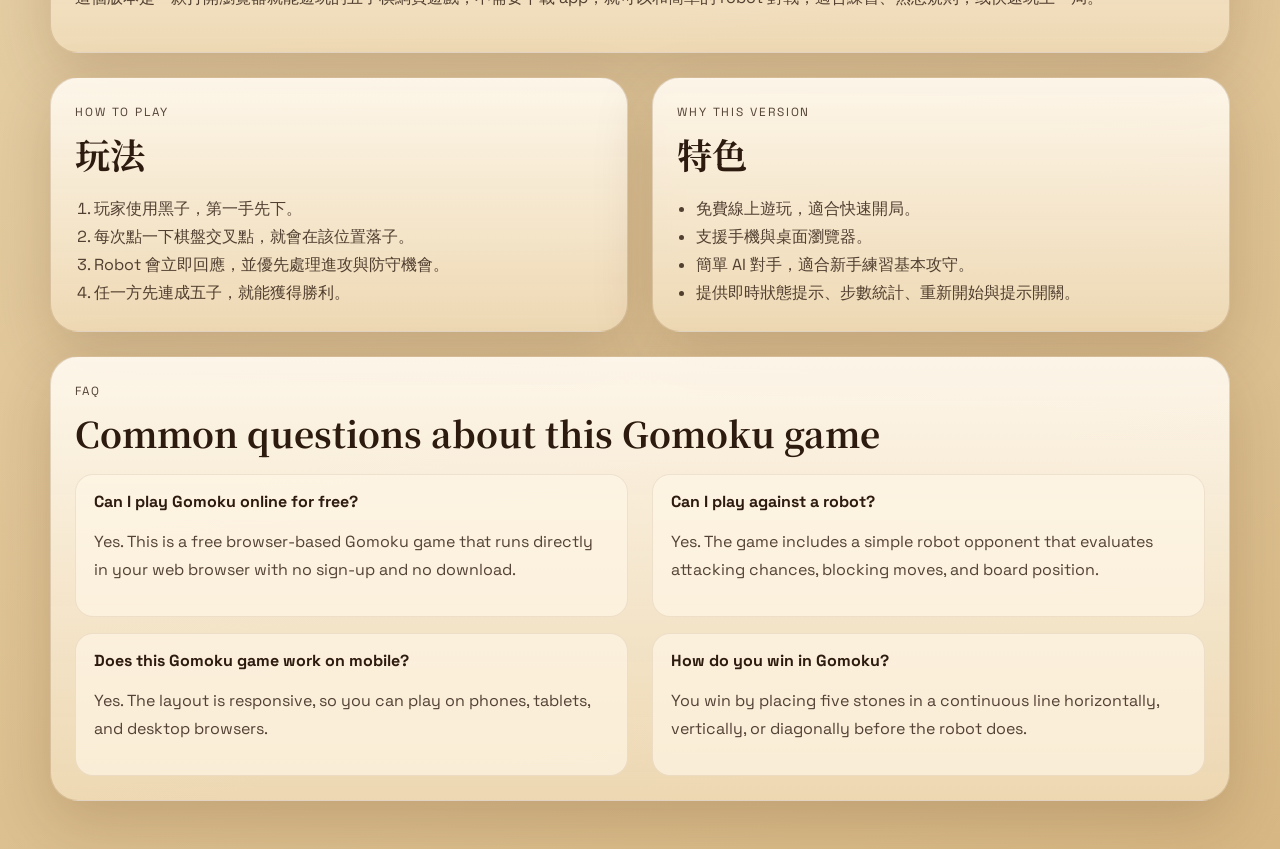
==== commit 5895c2b8: "add badge" ====
--- a/index.html
+++ b/index.html
@@ -26,7 +26,7 @@
   <link rel="preconnect" href="https://fonts.googleapis.com">
   <link rel="preconnect" href="https://fonts.gstatic.com" crossorigin>
   <link href="https://fonts.googleapis.com/css2?family=Noto+Serif+TC:wght@500;700&family=Space+Grotesk:wght@400;500;700&display=swap" rel="stylesheet">
-  <link rel="stylesheet" href="style.css?v=20260417-7">
+  <link rel="stylesheet" href="style.css?v=20260417-13">
   <script type="application/ld+json">
     {
       "@context": "https://schema.org",
@@ -62,6 +62,10 @@
           <option value="expert">高手</option>
         </select>
       </label>
+      <div class="mobile-sticky-stats" aria-live="polite">
+        <img id="mobileBadge" class="badge-image" src="badge-bronze.svg" alt="銅章">
+        <strong id="mobileRecord">0 勝 0 負</strong>
+      </div>
       <button id="mobileRestartBtn" type="button">重新開始</button>
     </div>
   </div>
@@ -92,6 +96,15 @@
             <option value="normal" selected>標準</option>
             <option value="expert">高手</option>
           </select>
+        </div>
+
+        <div class="stats-card" aria-live="polite">
+          <span class="label">玩家戰績</span>
+          <div class="stats-topline">
+            <img id="badgeText" class="badge-image badge-image-large" src="badge-bronze.svg" alt="銅章">
+            <span id="difficultyLabel">標準模式</span>
+          </div>
+          <p id="recordSummary" class="stats-summary">0 勝 0 負 0 和</p>
         </div>
 
         <div class="button-row">
@@ -214,6 +227,6 @@
     </section>
   </div>
 
-  <script src="script.js?v=20260417-7"></script>
+  <script src="script.js?v=20260417-13"></script>
 </body>
 </html>
--- a/style.css
+++ b/style.css
@@ -156,6 +156,13 @@
   border: 1px solid rgba(100, 57, 25, 0.14);
 }
 
+.stats-card {
+  padding: 1rem 1.1rem;
+  border-radius: 20px;
+  background: rgba(255, 248, 233, 0.72);
+  border: 1px solid rgba(100, 57, 25, 0.14);
+}
+
 .status-card strong {
   display: block;
   margin-top: 0.4rem;
@@ -174,6 +181,30 @@
   appearance: none;
 }
 
+.stats-topline {
+  display: flex;
+  align-items: center;
+  justify-content: space-between;
+  gap: 0.75rem;
+  margin-top: 0.55rem;
+}
+
+.stats-summary {
+  margin: 0.65rem 0 0;
+  color: rgba(45, 27, 16, 0.82);
+}
+
+.badge-image {
+  width: 74px;
+  height: auto;
+  display: block;
+  filter: drop-shadow(0 6px 12px rgba(78, 45, 18, 0.16));
+}
+
+.badge-image-large {
+  width: 90px;
+}
+
 .mobile-sticky-field {
   display: grid;
   gap: 0.35rem;
@@ -189,6 +220,10 @@
   color: var(--text);
   background: rgba(255, 251, 243, 0.96);
   appearance: none;
+}
+
+.mobile-sticky-stats {
+  display: none;
 }
 
 .button-row {
@@ -569,12 +604,12 @@
 
   .mobile-sticky-inner {
     display: grid;
-    grid-template-columns: minmax(0, 1fr) auto;
+    grid-template-columns: minmax(112px, 1.1fr) auto auto auto;
     align-items: center;
-    gap: 0.5rem;
+    gap: 0.4rem;
     width: min(100vw - 1rem, 100%);
     margin: 0 auto;
-    padding: 0.35rem 0.45rem;
+    padding: 0.32rem 0.42rem;
     border-radius: 16px;
     background: rgba(255, 248, 236, 0.78);
     border: 1px solid rgba(107, 61, 26, 0.12);
@@ -586,23 +621,40 @@
     width: auto;
     white-space: nowrap;
     min-height: 36px;
-    padding: 0.55rem 0.85rem;
-    padding-inline: 0.85rem;
+    padding: 0.55rem 0.78rem;
+    padding-inline: 0.78rem;
     border-radius: 999px;
     box-shadow: 0 6px 14px rgba(146, 67, 24, 0.16);
   }
 
+  .mobile-sticky-stats {
+    display: contents;
+  }
+
+  .mobile-sticky-stats .badge {
+    width: 52px;
+  }
+
+  .mobile-sticky-stats strong {
+    display: block;
+    min-width: 58px;
+    text-align: left;
+    font-size: 0.74rem;
+    white-space: nowrap;
+    color: rgba(45, 27, 16, 0.82);
+  }
+
   .mobile-sticky-field {
     display: grid;
-    grid-template-columns: auto minmax(0, 1fr);
+    grid-template-columns: auto minmax(84px, 1fr);
     align-items: center;
-    gap: 0.45rem;
+    gap: 0.35rem;
   }
 
   .mobile-sticky-field .label {
     margin: 0;
-    font-size: 0.7rem;
-    letter-spacing: 0.1em;
+    font-size: 0.68rem;
+    letter-spacing: 0.08em;
     white-space: nowrap;
   }
 
@@ -610,7 +662,11 @@
     margin: 0;
     min-height: 36px;
     border-radius: 10px;
-    padding: 0.5rem 0.75rem;
+    padding: 0.48rem 0.62rem;
+  }
+
+  .stats-card {
+    display: none;
   }
 
   .app-shell {
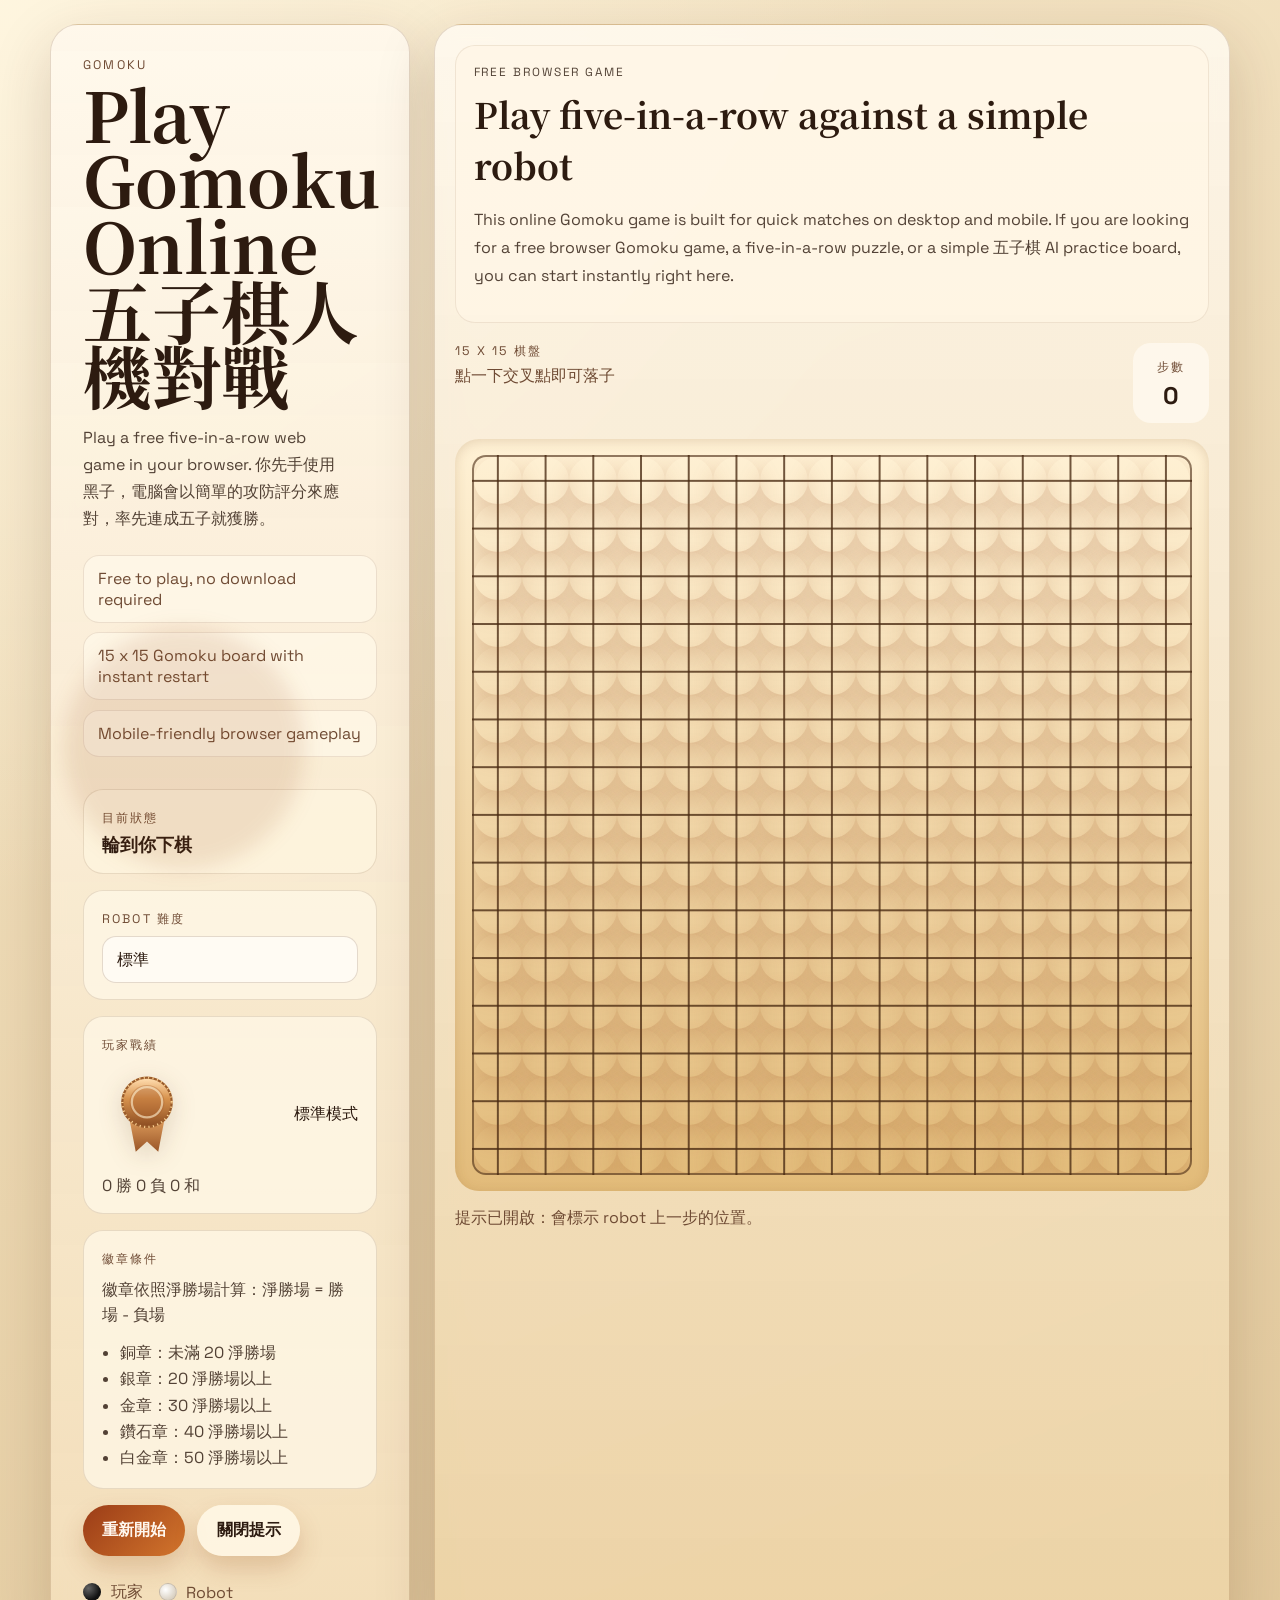
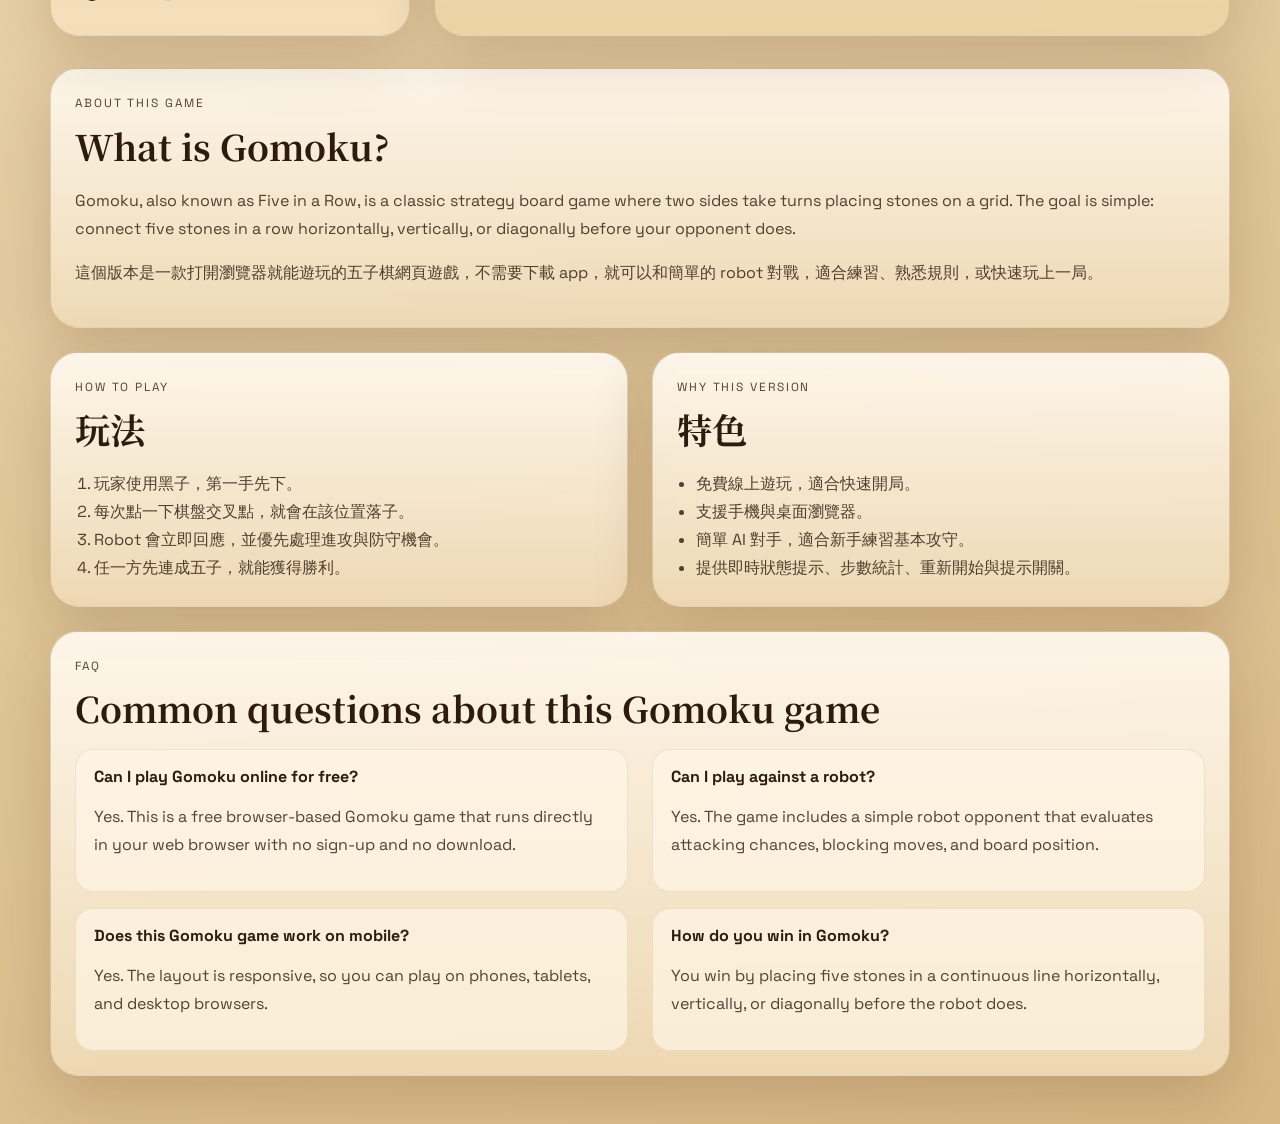
==== commit 20467487: "Add badge requirement explanation" ====
--- a/index.html
+++ b/index.html
@@ -26,7 +26,7 @@
   <link rel="preconnect" href="https://fonts.googleapis.com">
   <link rel="preconnect" href="https://fonts.gstatic.com" crossorigin>
   <link href="https://fonts.googleapis.com/css2?family=Noto+Serif+TC:wght@500;700&family=Space+Grotesk:wght@400;500;700&display=swap" rel="stylesheet">
-  <link rel="stylesheet" href="style.css?v=20260417-13">
+  <link rel="stylesheet" href="style.css?v=20260422-1">
   <script type="application/ld+json">
     {
       "@context": "https://schema.org",
@@ -107,6 +107,18 @@
           <p id="recordSummary" class="stats-summary">0 勝 0 負 0 和</p>
         </div>
 
+        <div class="badge-rule-card">
+          <span class="label">徽章條件</span>
+          <p class="badge-rule-intro">徽章依照淨勝場計算：淨勝場 = 勝場 - 負場</p>
+          <ul class="badge-rule-list">
+            <li>銅章：未滿 20 淨勝場</li>
+            <li>銀章：20 淨勝場以上</li>
+            <li>金章：30 淨勝場以上</li>
+            <li>鑽石章：40 淨勝場以上</li>
+            <li>白金章：50 淨勝場以上</li>
+          </ul>
+        </div>
+
         <div class="button-row">
           <button id="restartBtn" type="button">重新開始</button>
           <button id="toggleBtn" type="button" class="secondary">關閉提示</button>
@@ -227,6 +239,6 @@
     </section>
   </div>
 
-  <script src="script.js?v=20260417-13"></script>
+  <script src="script.js?v=20260422-1"></script>
 </body>
 </html>
--- a/style.css
+++ b/style.css
@@ -163,6 +163,13 @@
   border: 1px solid rgba(100, 57, 25, 0.14);
 }
 
+.badge-rule-card {
+  padding: 1rem 1.1rem;
+  border-radius: 20px;
+  background: rgba(255, 248, 233, 0.72);
+  border: 1px solid rgba(100, 57, 25, 0.14);
+}
+
 .status-card strong {
   display: block;
   margin-top: 0.4rem;
@@ -192,6 +199,19 @@
 .stats-summary {
   margin: 0.65rem 0 0;
   color: rgba(45, 27, 16, 0.82);
+}
+
+.badge-rule-intro {
+  margin: 0.55rem 0 0;
+  color: rgba(45, 27, 16, 0.82);
+  line-height: 1.6;
+}
+
+.badge-rule-list {
+  margin: 0.75rem 0 0;
+  padding-left: 1.15rem;
+  color: rgba(45, 27, 16, 0.82);
+  line-height: 1.65;
 }
 
 .badge-image {
